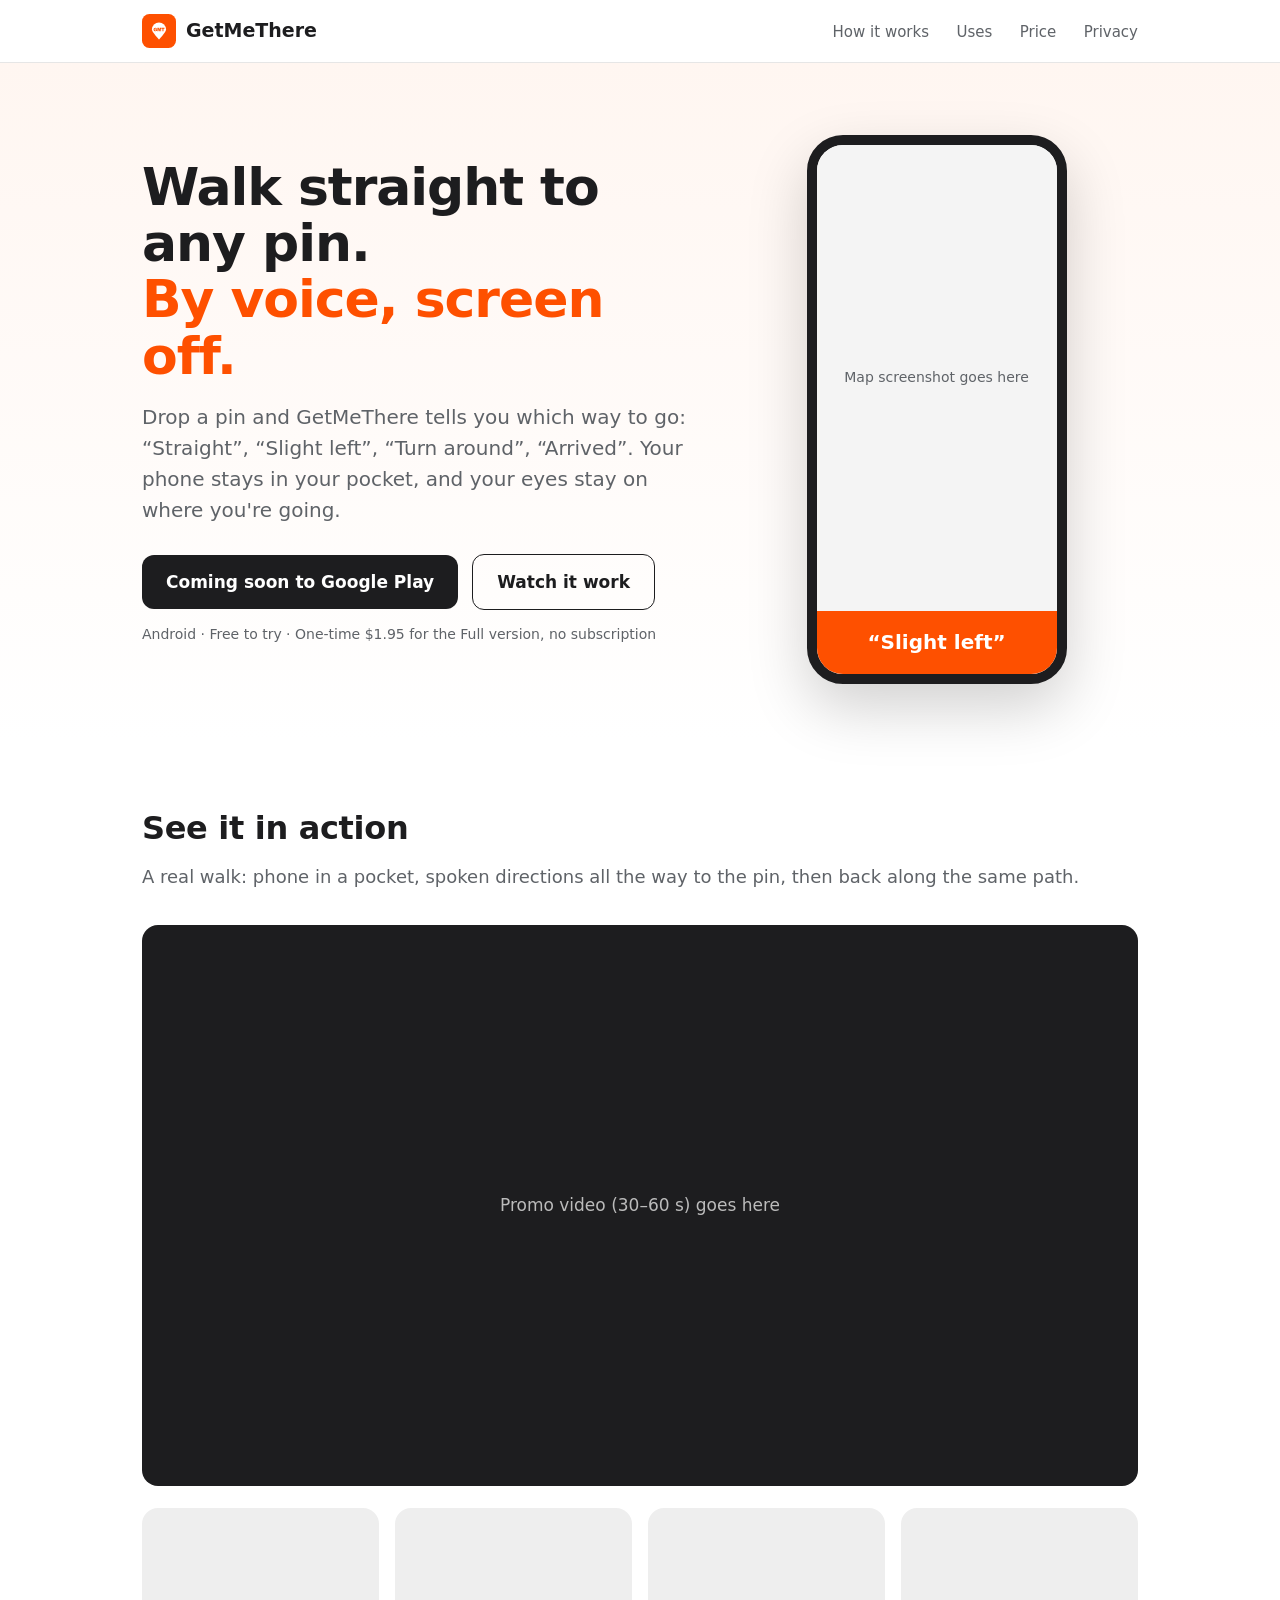
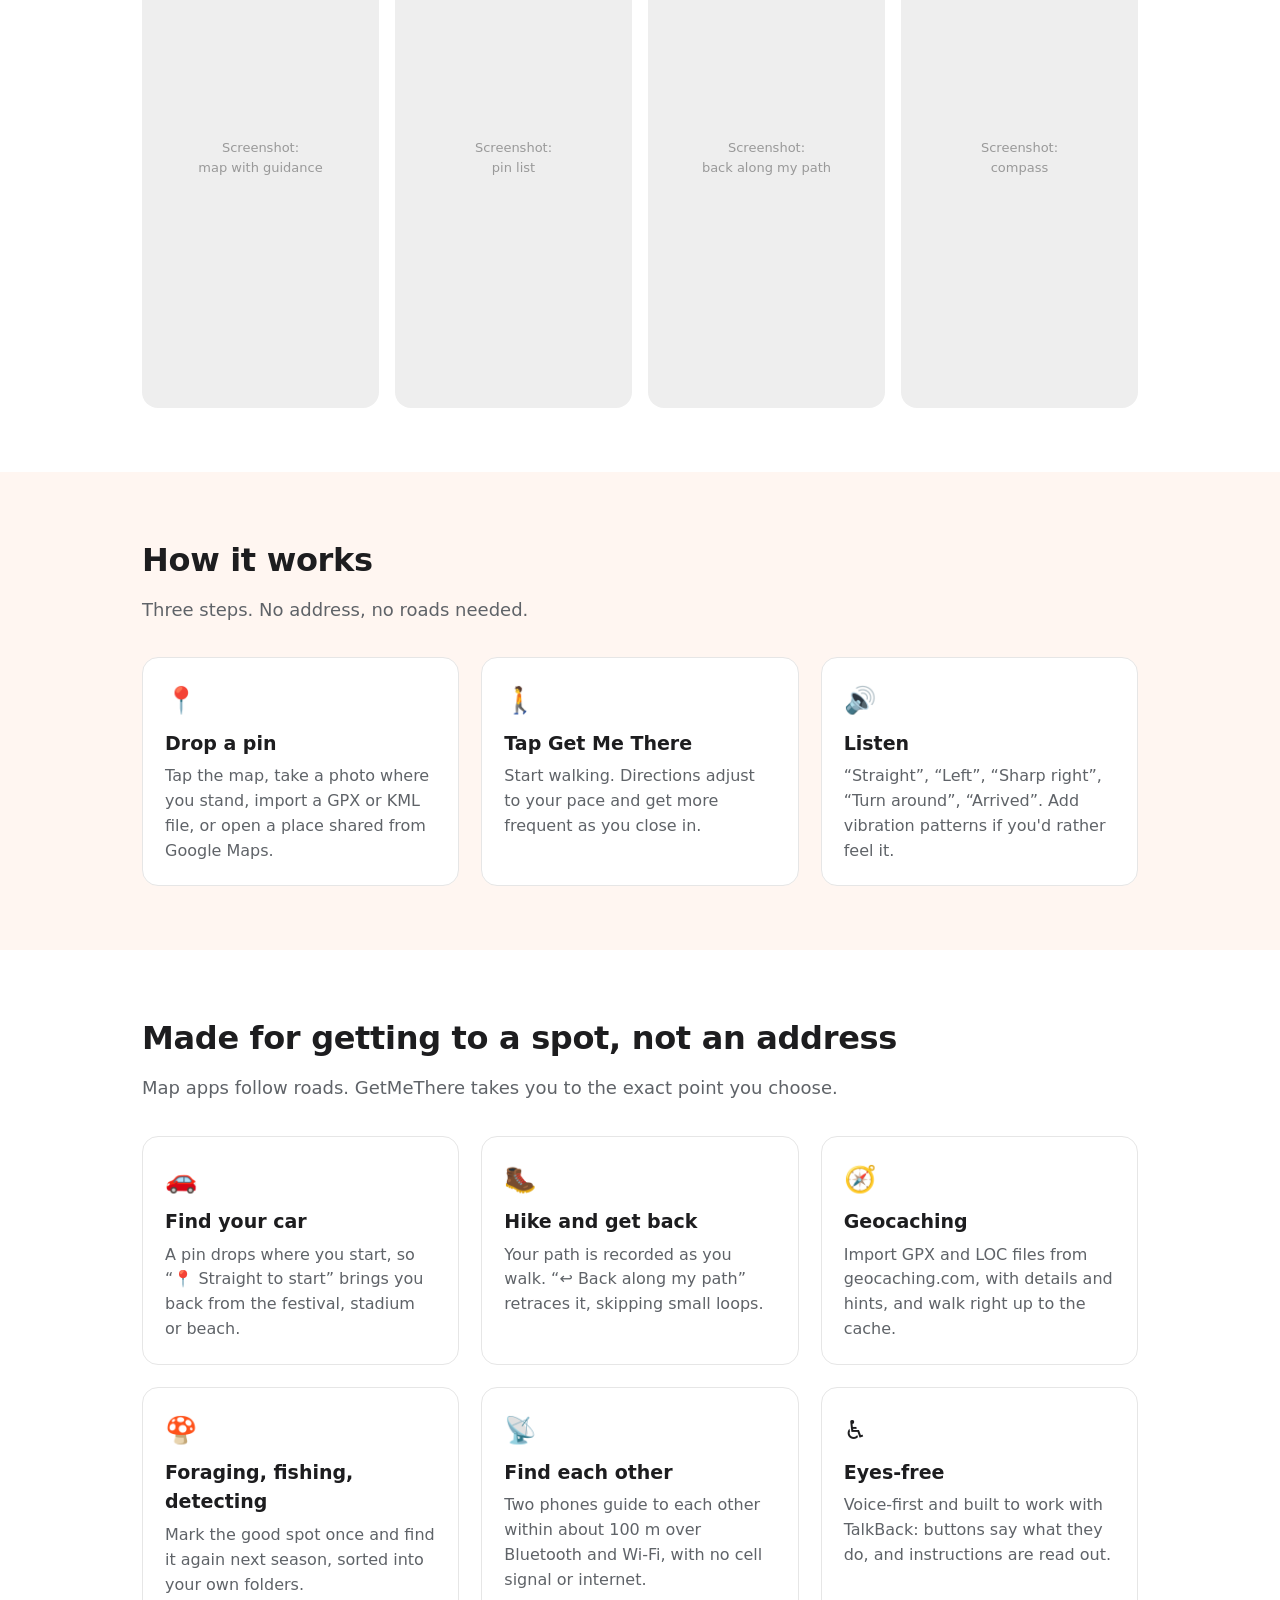
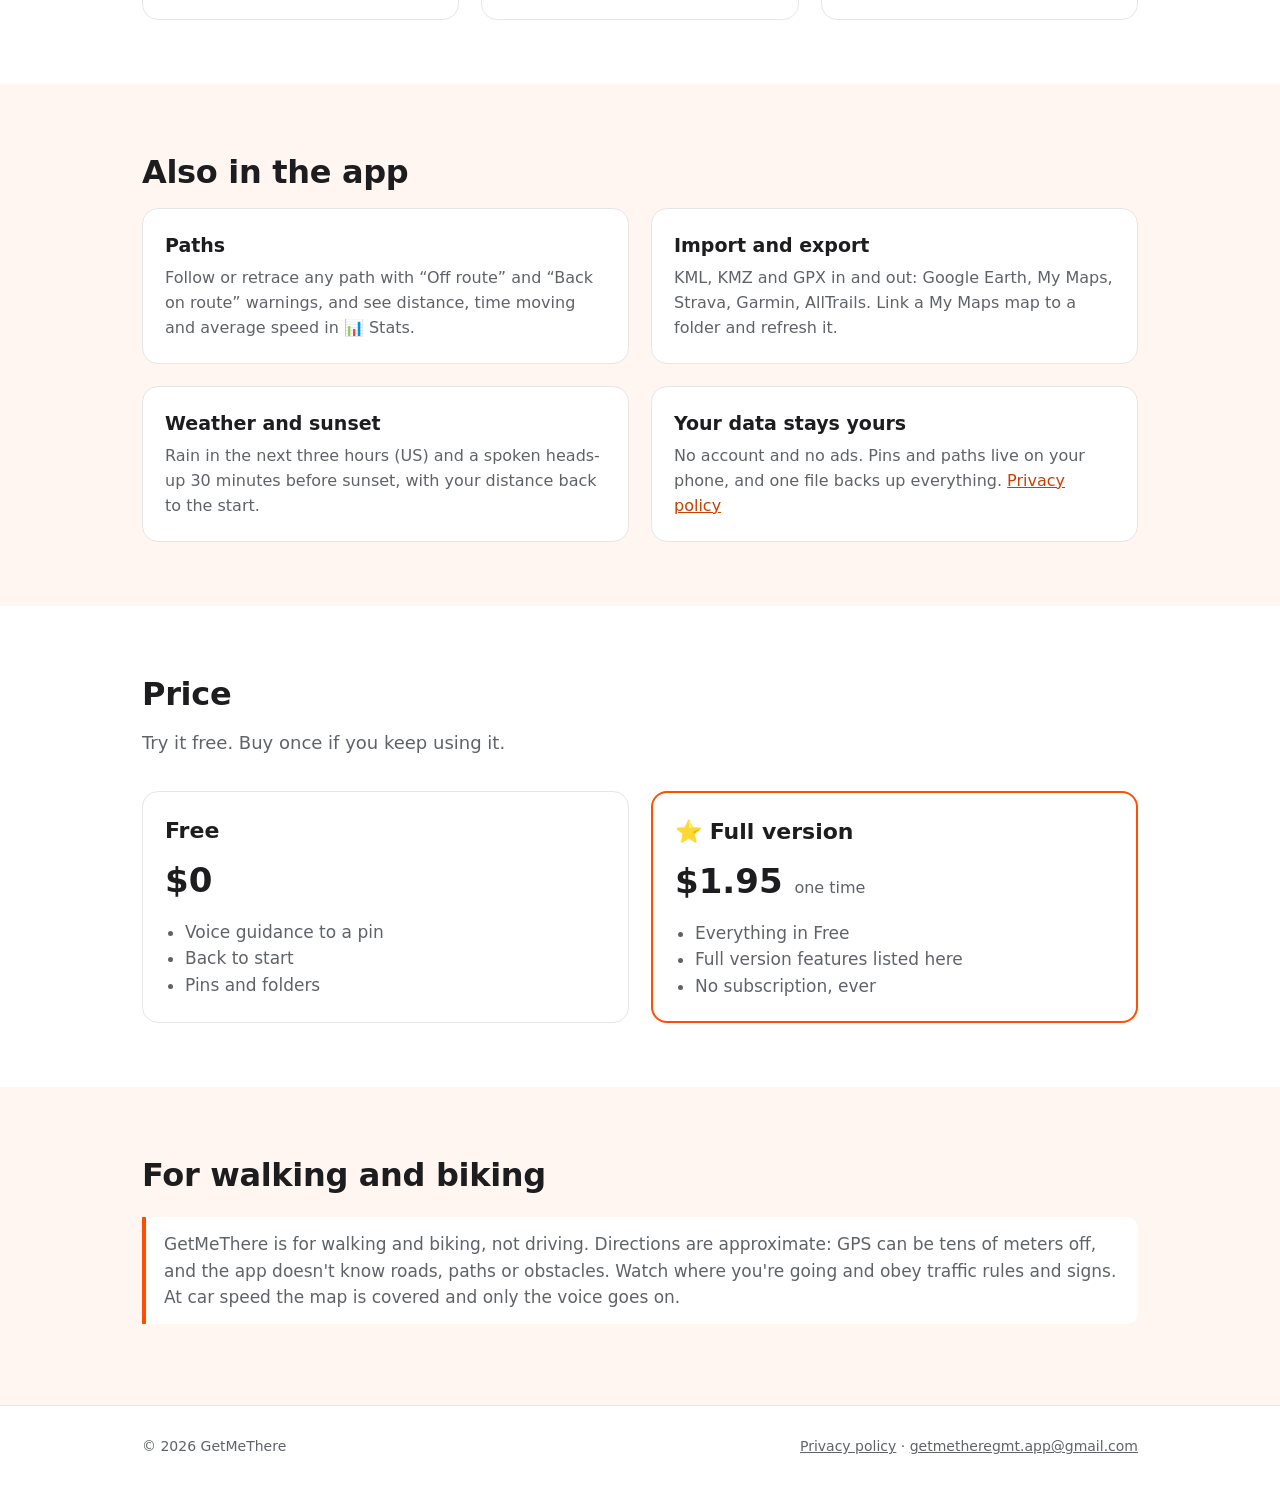
==== index.html @ 72bd4d51 "Add GetMeThere website and privacy policy Co-Authored-By: Claude Opus 5.5 <noreply@anthropic.com> Cl" ====
<!DOCTYPE html>
<html lang="en">
<head>
  <meta charset="utf-8">
  <meta name="viewport" content="width=device-width, initial-scale=1">
  <title>GetMeThere – walk straight to any pin, by voice</title>
  <meta name="description" content="GetMeThere guides you on foot to any pin with spoken directions, even with your phone in your pocket. Find your car, your campsite, a geocache or a friend. Android.">
  <meta property="og:title" content="GetMeThere – walk straight to any pin, by voice">
  <meta property="og:description" content="Spoken directions to any spot, with the screen off. Find your car, a trailhead, a geocache or each other.">
  <meta property="og:image" content="icon.svg">
  <link rel="icon" href="icon.svg" type="image/svg+xml">
  <link rel="stylesheet" href="style.css">
</head>
<body>

<header class="top">
  <div class="wrap">
    <a class="brand" href="#"><img src="icon.svg" alt="">GetMeThere</a>
    <nav>
      <a href="#how" class="hide-sm">How it works</a>
      <a href="#uses" class="hide-sm">Uses</a>
      <a href="#price">Price</a>
      <a href="privacy.html">Privacy</a>
    </nav>
  </div>
</header>

<!-- HERO -->
<section class="hero">
  <div class="wrap">
    <div>
      <h1>Walk straight to any pin.<br><span>By voice, screen off.</span></h1>
      <p class="lead">Drop a pin and GetMeThere tells you which way to go: “Straight”, “Slight left”, “Turn around”, “Arrived”. Your phone stays in your pocket, and your eyes stay on where you're going.</p>
      <div class="cta">
        <!-- TODO: replace href with the Play Store link, and swap the button for Google's official
             "Get it on Google Play" badge (play.google.com/intl/en_us/badges) once the app is live -->
        <a class="btn" href="#" aria-disabled="true">Coming soon to Google Play</a>
        <a class="btn alt" href="#video">Watch it work</a>
      </div>
      <p class="note">Android · Free to try · One-time $1.95 for the Full version, no subscription</p>
    </div>
    <div aria-hidden="true">
      <div class="phone">
        <div class="screen">Map screenshot goes here</div>
        <div class="say">“Slight left”</div>
      </div>
    </div>
  </div>
</section>

<!-- VIDEO + SCREENSHOTS -->
<section id="video">
  <div class="wrap">
    <h2>See it in action</h2>
    <p class="sub">A real walk: phone in a pocket, spoken directions all the way to the pin, then back along the same path.</p>
    <div class="video">
      <!-- TODO: replace this div's contents with the YouTube embed, e.g.
           <iframe src="https://www.youtube.com/embed/VIDEO_ID" title="GetMeThere demo" allowfullscreen></iframe> -->
      Promo video (30–60 s) goes here
    </div>
    <div class="shots">
      <!-- TODO: put screenshots in an images/ folder and use <img src="images/map.png" alt="..."> -->
      <div class="shot">Screenshot:<br>map with guidance</div>
      <div class="shot">Screenshot:<br>pin list</div>
      <div class="shot">Screenshot:<br>back along my path</div>
      <div class="shot">Screenshot:<br>compass</div>
    </div>
  </div>
</section>

<!-- HOW IT WORKS -->
<section id="how" class="alt">
  <div class="wrap">
    <h2>How it works</h2>
    <p class="sub">Three steps. No address, no roads needed.</p>
    <div class="grid3">
      <div class="card"><span class="emoji">📍</span><h3>Drop a pin</h3><p>Tap the map, take a photo where you stand, import a GPX or KML file, or open a place shared from Google Maps.</p></div>
      <div class="card"><span class="emoji">🚶</span><h3>Tap Get Me There</h3><p>Start walking. Directions adjust to your pace and get more frequent as you close in.</p></div>
      <div class="card"><span class="emoji">🔊</span><h3>Listen</h3><p>“Straight”, “Left”, “Sharp right”, “Turn around”, “Arrived”. Add vibration patterns if you'd rather feel it.</p></div>
    </div>
  </div>
</section>

<!-- USES -->
<section id="uses">
  <div class="wrap">
    <h2>Made for getting to a spot, not an address</h2>
    <p class="sub">Map apps follow roads. GetMeThere takes you to the exact point you choose.</p>
    <div class="grid3">
      <div class="card"><span class="emoji">🚗</span><h3>Find your car</h3><p>A pin drops where you start, so “📍 Straight to start” brings you back from the festival, stadium or beach.</p></div>
      <div class="card"><span class="emoji">🥾</span><h3>Hike and get back</h3><p>Your path is recorded as you walk. “↩️ Back along my path” retraces it, skipping small loops.</p></div>
      <div class="card"><span class="emoji">🧭</span><h3>Geocaching</h3><p>Import GPX and LOC files from geocaching.com, with details and hints, and walk right up to the cache.</p></div>
      <div class="card"><span class="emoji">🍄</span><h3>Foraging, fishing, detecting</h3><p>Mark the good spot once and find it again next season, sorted into your own folders.</p></div>
      <div class="card"><span class="emoji">📡</span><h3>Find each other</h3><p>Two phones guide to each other within about 100 m over Bluetooth and Wi-Fi, with no cell signal or internet.</p></div>
      <div class="card"><span class="emoji">♿</span><h3>Eyes-free</h3><p>Voice-first and built to work with TalkBack: buttons say what they do, and instructions are read out.</p></div>
    </div>
  </div>
</section>

<!-- FEATURES -->
<section class="alt">
  <div class="wrap">
    <h2>Also in the app</h2>
    <div class="grid2">
      <div class="card"><h3>Paths</h3><p>Follow or retrace any path with “Off route” and “Back on route” warnings, and see distance, time moving and average speed in 📊 Stats.</p></div>
      <div class="card"><h3>Import and export</h3><p>KML, KMZ and GPX in and out: Google Earth, My Maps, Strava, Garmin, AllTrails. Link a My Maps map to a folder and refresh it.</p></div>
      <div class="card"><h3>Weather and sunset</h3><p>Rain in the next three hours (US) and a spoken heads-up 30 minutes before sunset, with your distance back to the start.</p></div>
      <div class="card"><h3>Your data stays yours</h3><p>No account and no ads. Pins and paths live on your phone, and one file backs up everything. <a href="privacy.html">Privacy policy</a></p></div>
    </div>
  </div>
</section>

<!-- PRICE -->
<section id="price">
  <div class="wrap">
    <h2>Price</h2>
    <p class="sub">Try it free. Buy once if you keep using it.</p>
    <div class="price">
      <div class="card">
        <h3>Free</h3>
        <div class="amount">$0</div>
        <!-- TODO: list exactly what the free version includes once the free/paid split is final -->
        <ul>
          <li>Voice guidance to a pin</li>
          <li>Back to start</li>
          <li>Pins and folders</li>
        </ul>
      </div>
      <div class="card full">
        <h3>⭐ Full version</h3>
        <div class="amount">$1.95 <small style="font-size:16px;font-weight:500;color:var(--muted)">one time</small></div>
        <!-- TODO: list the Full version extras -->
        <ul>
          <li>Everything in Free</li>
          <li>Full version features listed here</li>
          <li>No subscription, ever</li>
        </ul>
      </div>
    </div>
  </div>
</section>

<!-- SAFETY -->
<section class="alt">
  <div class="wrap">
    <h2>For walking and biking</h2>
    <p class="safety">GetMeThere is for walking and biking, not driving. Directions are approximate: GPS can be tens of meters off, and the app doesn't know roads, paths or obstacles. Watch where you're going and obey traffic rules and signs. At car speed the map is covered and only the voice goes on.</p>
  </div>
</section>

<footer>
  <div class="wrap">
    <span>© 2026 GetMeThere</span>
    <span><a href="privacy.html">Privacy policy</a> · <a href="mailto:getmetheregmt.app@gmail.com">getmetheregmt.app@gmail.com</a></span>
  </div>
</footer>

</body>
</html>
---- style.css ----
:root {
  --orange: #FE5000;
  --orange-dark: #C93F00;
  --ink: #1d1d1f;
  --muted: #5f6368;
  --line: #e6e6e6;
  --bg-soft: #fff6f1;
  --max: 1040px;
}
* { box-sizing: border-box; }
html { scroll-behavior: smooth; }
body {
  margin: 0;
  font-family: system-ui, -apple-system, "Segoe UI", Roboto, sans-serif;
  color: var(--ink);
  line-height: 1.55;
  font-size: 17px;
  background: #fff;
}
a { color: var(--orange-dark); }
img, svg, video { max-width: 100%; }
.wrap { max-width: var(--max); margin: 0 auto; padding: 0 22px; }

/* Header */
header.top {
  border-bottom: 1px solid var(--line);
  background: #fff;
  position: sticky; top: 0; z-index: 10;
}
header.top .wrap { display: flex; align-items: center; justify-content: space-between; height: 62px; }
.brand { display: flex; align-items: center; gap: 10px; font-weight: 700; font-size: 19px; color: var(--ink); text-decoration: none; }
.brand img { width: 34px; height: 34px; }
nav a { margin-left: 22px; color: var(--muted); text-decoration: none; font-size: 15px; }
nav a:hover { color: var(--ink); }

/* Hero */
.hero { padding: 72px 0 56px; background: linear-gradient(180deg, var(--bg-soft), #fff); }
.hero .wrap { display: grid; grid-template-columns: 1.15fr 0.85fr; gap: 48px; align-items: center; }
.hero h1 { font-size: clamp(34px, 5vw, 52px); line-height: 1.08; margin: 0 0 18px; letter-spacing: -0.02em; }
.hero h1 span { color: var(--orange); }
.hero p.lead { font-size: 20px; color: var(--muted); margin: 0 0 28px; max-width: 34em; }
.cta { display: flex; flex-wrap: wrap; gap: 14px; align-items: center; }
.btn {
  display: inline-block; padding: 14px 24px; border-radius: 12px;
  background: var(--ink); color: #fff; text-decoration: none; font-weight: 600;
}
.btn:hover { background: #000; }
.btn.alt { background: transparent; color: var(--ink); border: 1.5px solid var(--ink); }
.note { font-size: 14px; color: var(--muted); margin-top: 14px; }

/* Phone mock */
.phone {
  width: 260px; aspect-ratio: 9 / 19; margin: 0 auto;
  border-radius: 36px; border: 10px solid var(--ink); background: #fff;
  display: flex; flex-direction: column; overflow: hidden;
  box-shadow: 0 24px 60px rgba(0,0,0,.18);
}
.phone .screen { flex: 1; display: flex; align-items: center; justify-content: center; text-align: center;
  color: var(--muted); font-size: 14px; padding: 20px; background: #f4f4f4; }
.phone .say { background: var(--orange); color: #fff; padding: 16px; font-weight: 700; font-size: 20px; text-align: center; }

/* Sections */
section { padding: 64px 0; }
section.alt { background: var(--bg-soft); }
h2 { font-size: 32px; margin: 0 0 10px; letter-spacing: -0.01em; }
.sub { color: var(--muted); margin: 0 0 34px; font-size: 18px; }

.grid3 { display: grid; grid-template-columns: repeat(3, 1fr); gap: 22px; }
.grid2 { display: grid; grid-template-columns: repeat(2, 1fr); gap: 22px; }
.card { background: #fff; border: 1px solid var(--line); border-radius: 16px; padding: 22px; }
.card h3 { margin: 0 0 6px; font-size: 19px; }
.card p { margin: 0; color: var(--muted); font-size: 16px; }
.emoji { font-size: 26px; display: block; margin-bottom: 8px; }

.video {
  aspect-ratio: 16 / 9; border-radius: 16px; background: var(--ink); color: #bbb;
  display: flex; align-items: center; justify-content: center; text-align: center; padding: 20px;
}
.video iframe { width: 100%; height: 100%; border: 0; border-radius: 16px; }
.shots { display: grid; grid-template-columns: repeat(4, 1fr); gap: 16px; margin-top: 22px; }
.shot { aspect-ratio: 9 / 19; border-radius: 16px; background: #eee; display: flex; align-items: center;
  justify-content: center; color: #999; font-size: 13px; text-align: center; overflow: hidden; }
.shot img { width: 100%; height: 100%; object-fit: cover; }

.price { display: grid; grid-template-columns: 1fr 1fr; gap: 22px; }
.price .card h3 { font-size: 22px; }
.price .amount { font-size: 34px; font-weight: 800; margin: 6px 0 12px; }
.price ul { margin: 0; padding-left: 20px; color: var(--muted); }
.price .card.full { border: 2px solid var(--orange); }

.safety { border-left: 4px solid var(--orange); padding: 14px 18px; background: #fff; border-radius: 0 12px 12px 0; color: var(--muted); }

/* Text pages (privacy) */
.doc { max-width: 760px; margin: 0 auto; padding: 48px 22px 72px; }
.doc h1 { font-size: 38px; margin-bottom: 4px; }
.doc h2 { font-size: 23px; margin-top: 36px; }
.doc .date { color: var(--muted); margin-top: 0; }
.doc table { border-collapse: collapse; width: 100%; font-size: 15px; }
.doc th, .doc td { border: 1px solid var(--line); padding: 10px; text-align: left; vertical-align: top; }
.doc th { background: var(--bg-soft); }

footer { border-top: 1px solid var(--line); padding: 30px 0; color: var(--muted); font-size: 14px; }
footer .wrap { display: flex; justify-content: space-between; flex-wrap: wrap; gap: 12px; }
footer a { color: var(--muted); }

@media (max-width: 820px) {
  .hero .wrap, .grid3, .grid2, .price { grid-template-columns: 1fr; }
  .shots { grid-template-columns: repeat(2, 1fr); }
  nav a.hide-sm { display: none; }
  .hero { padding-top: 44px; }
}
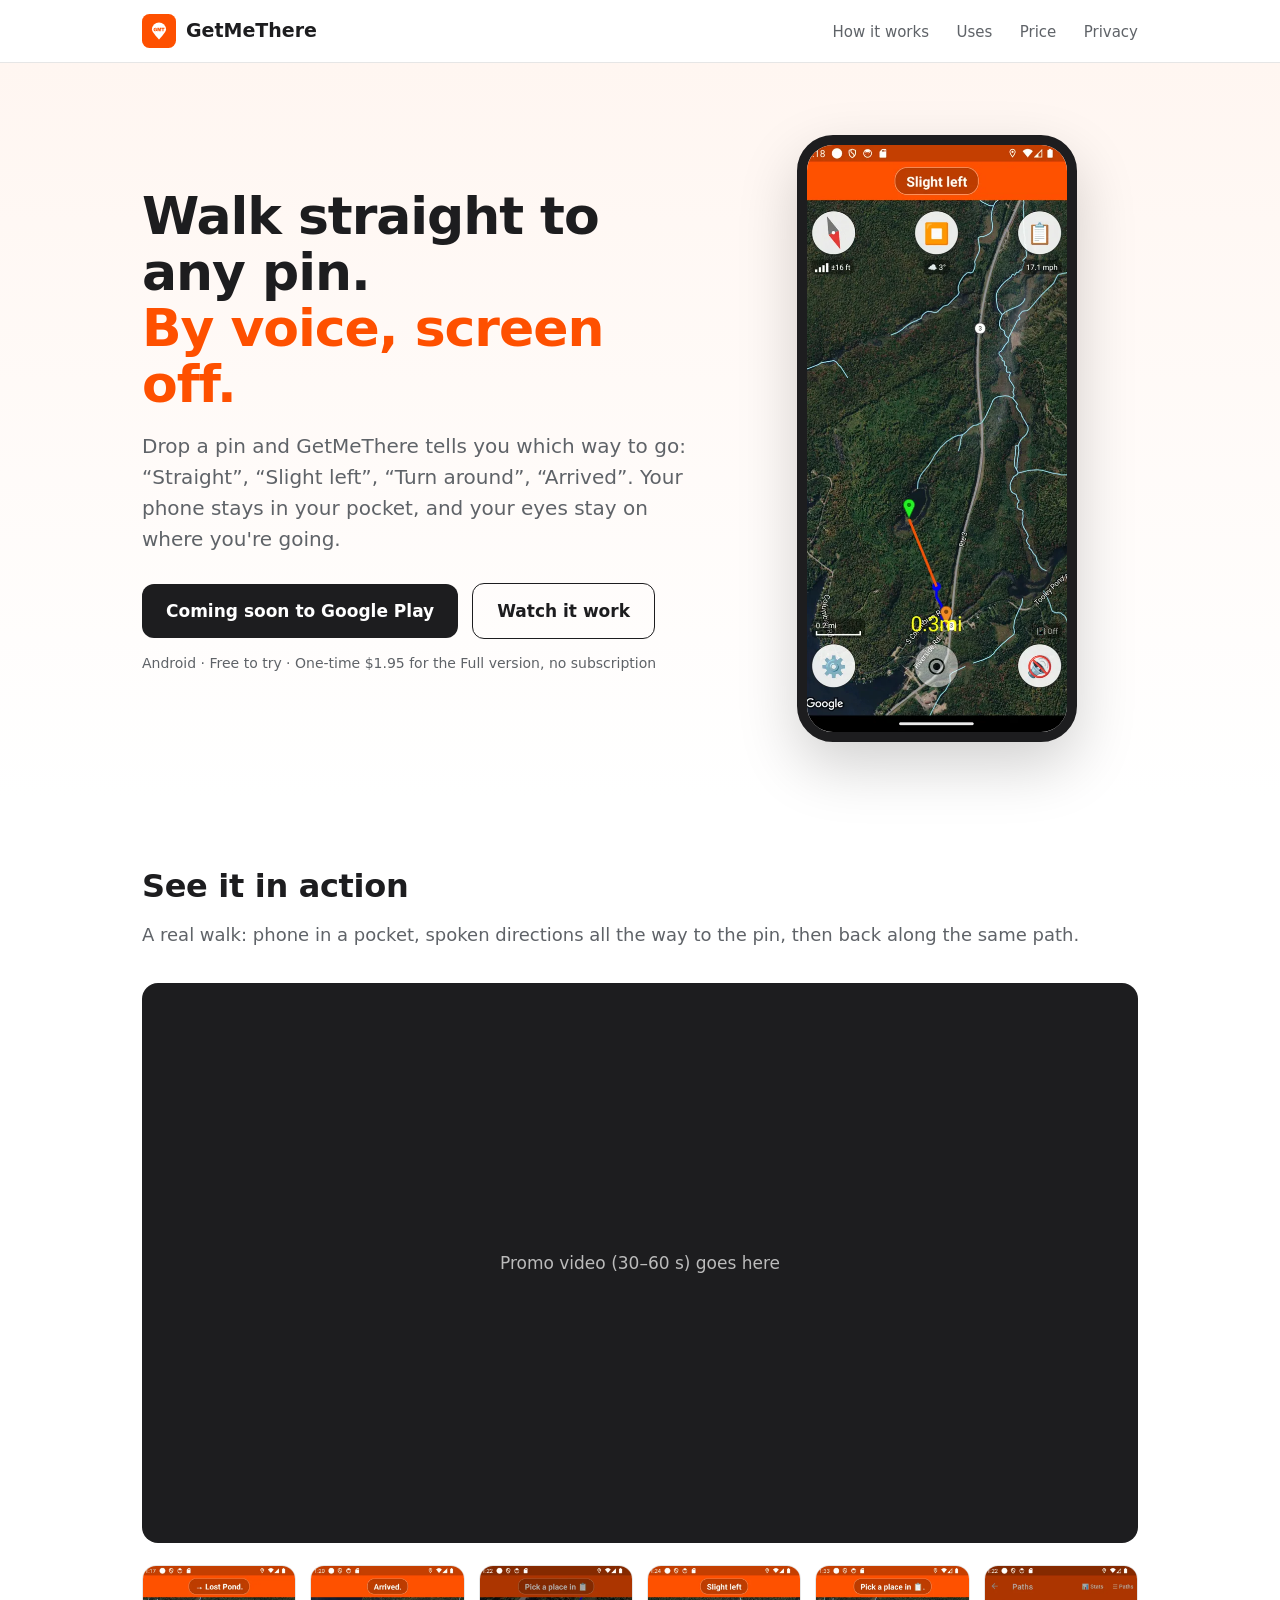
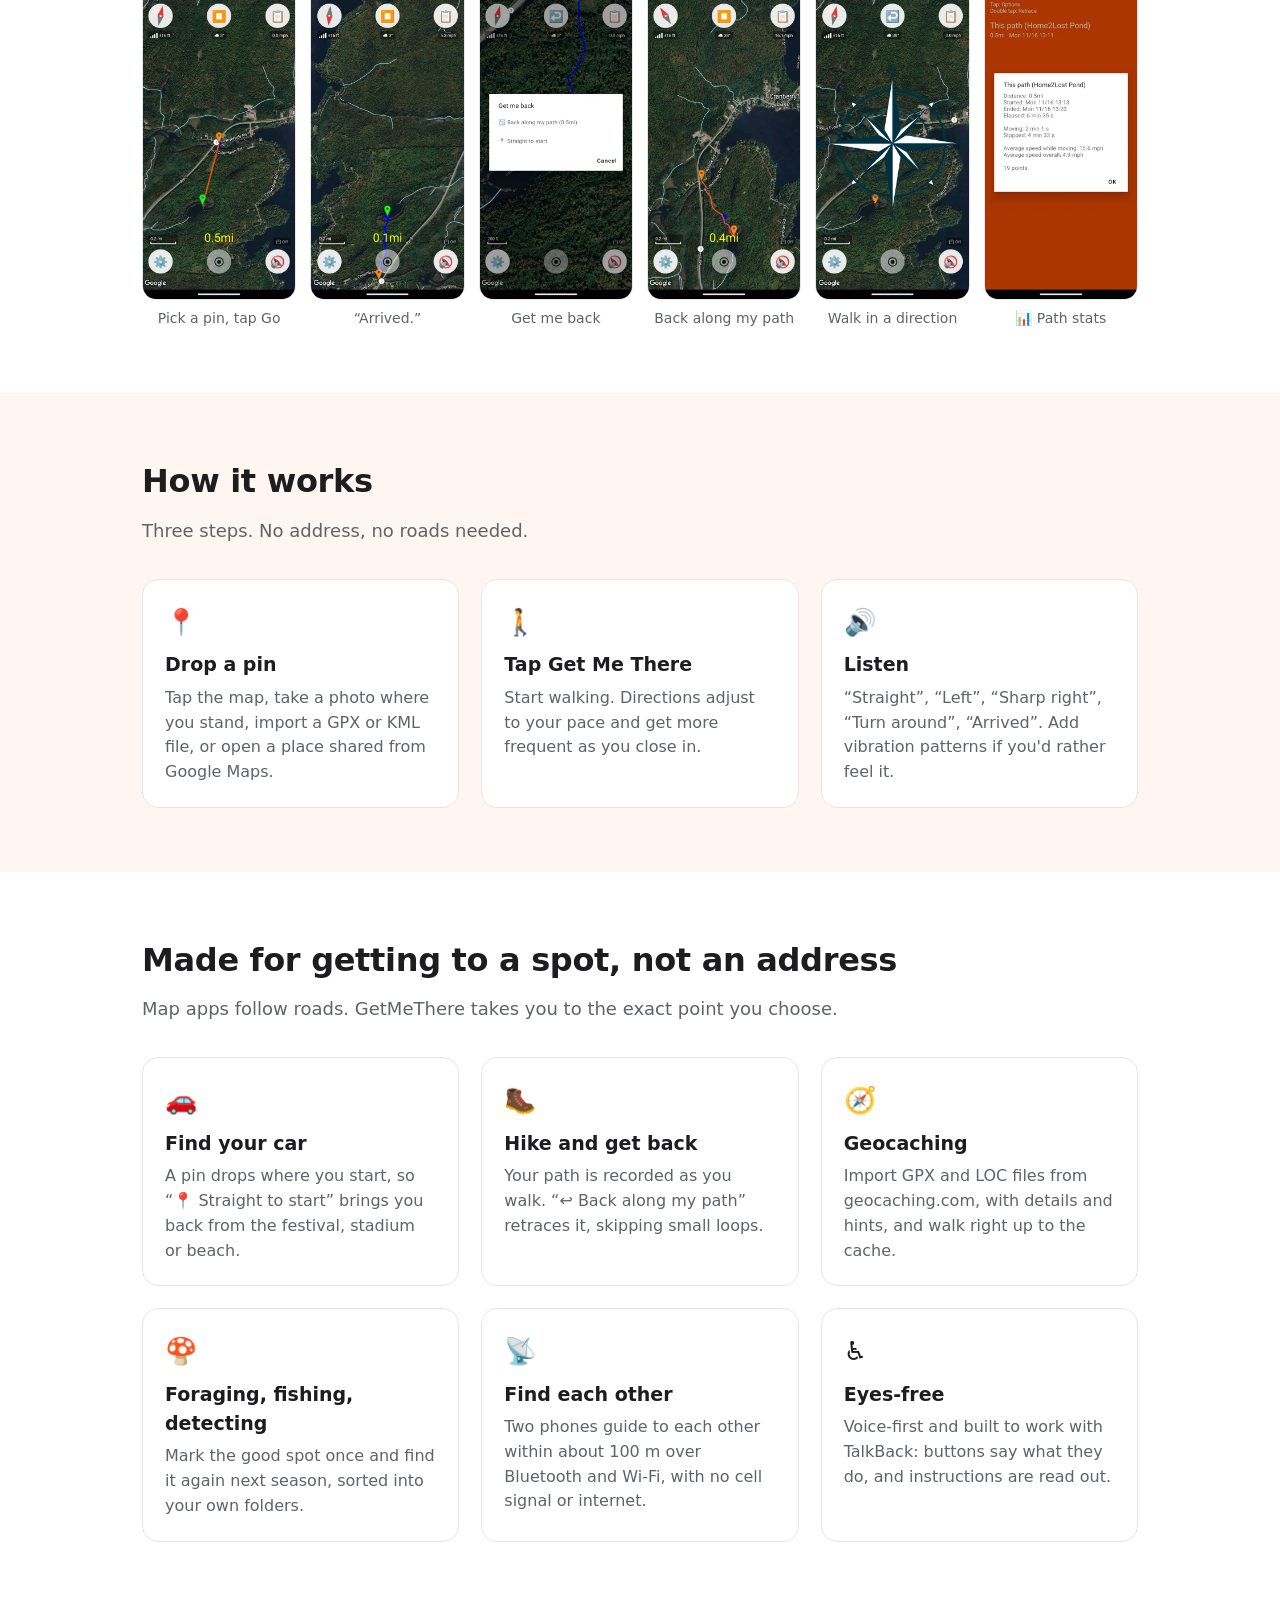
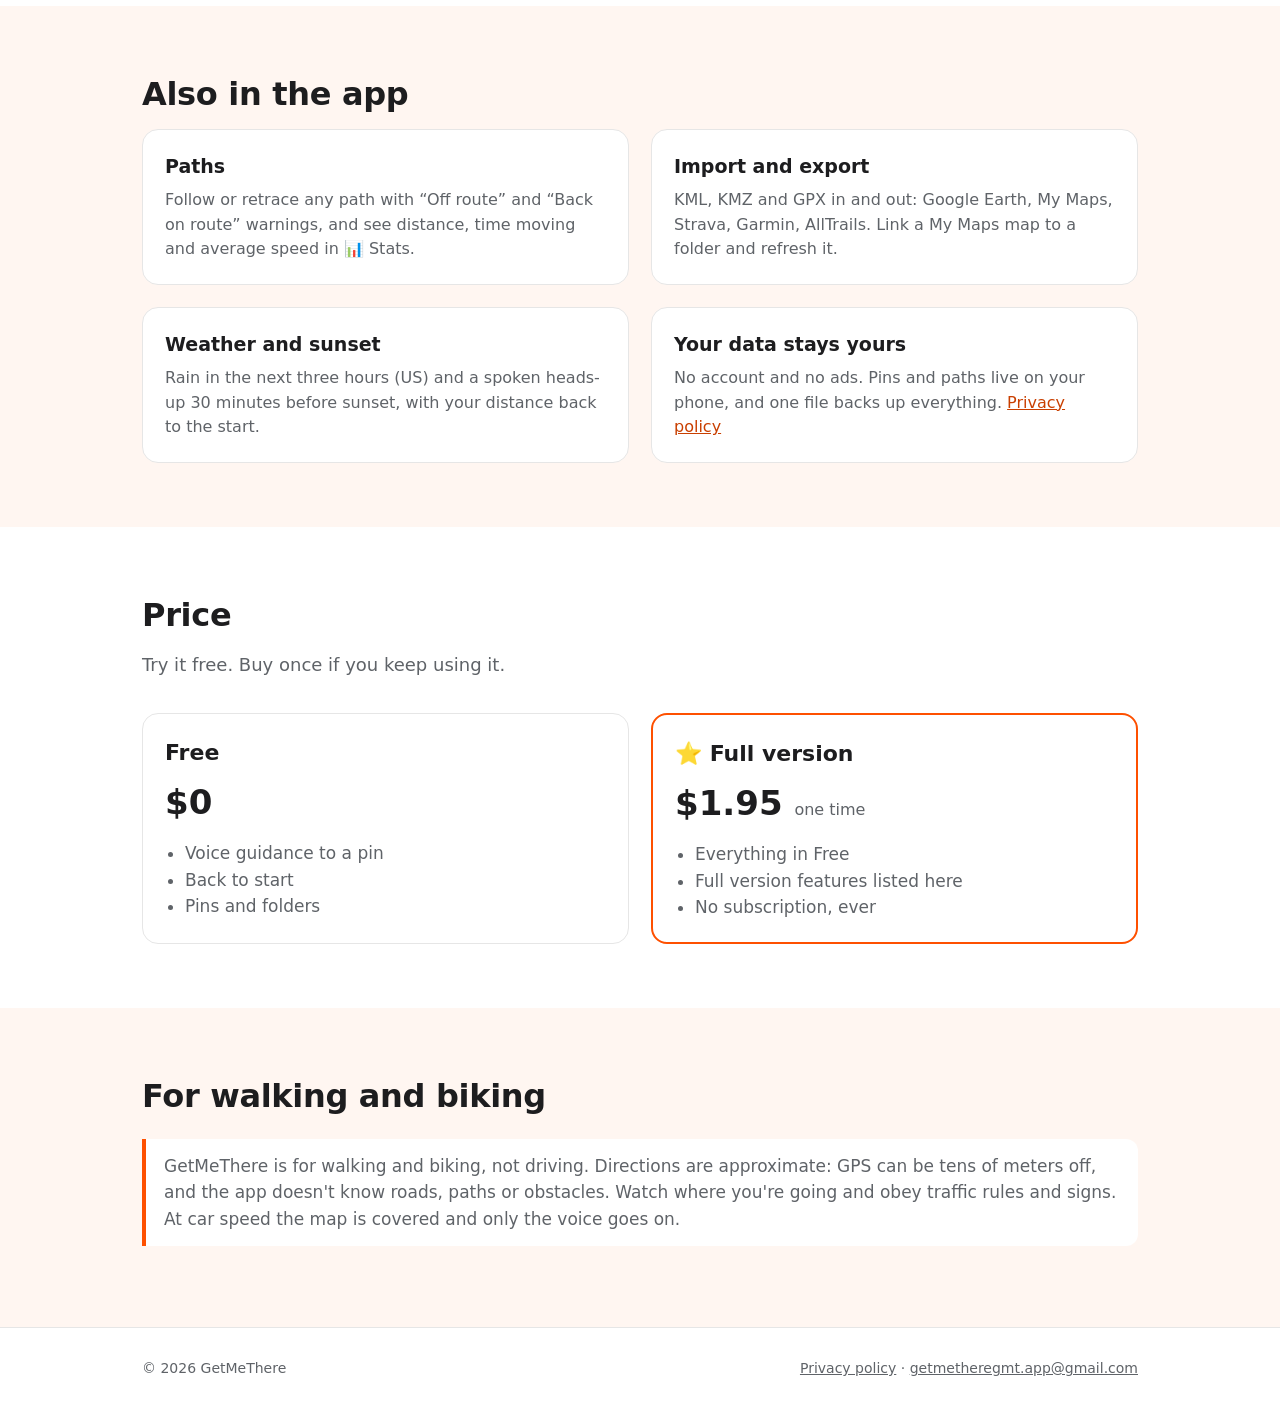
==== commit 690a91ec: "Add app screenshots to the home page Co-Authored-By: Claude Opus 5.5 <noreply@anthropic.com> Claude-" ====
--- a/index.html
+++ b/index.html
@@ -7,7 +7,7 @@
   <meta name="description" content="GetMeThere guides you on foot to any pin with spoken directions, even with your phone in your pocket. Find your car, your campsite, a geocache or a friend. Android.">
   <meta property="og:title" content="GetMeThere – walk straight to any pin, by voice">
   <meta property="og:description" content="Spoken directions to any spot, with the screen off. Find your car, a trailhead, a geocache or each other.">
-  <meta property="og:image" content="icon.svg">
+  <meta property="og:image" content="images/hero-slight-left.webp">
   <link rel="icon" href="icon.svg" type="image/svg+xml">
   <link rel="stylesheet" href="style.css">
 </head>
@@ -41,8 +41,7 @@
     </div>
     <div aria-hidden="true">
       <div class="phone">
-        <div class="screen">Map screenshot goes here</div>
-        <div class="say">“Slight left”</div>
+        <img class="screen-img" src="images/hero-slight-left.webp" alt="">
       </div>
     </div>
   </div>
@@ -59,11 +58,12 @@
       Promo video (30–60 s) goes here
     </div>
     <div class="shots">
-      <!-- TODO: put screenshots in an images/ folder and use <img src="images/map.png" alt="..."> -->
-      <div class="shot">Screenshot:<br>map with guidance</div>
-      <div class="shot">Screenshot:<br>pin list</div>
-      <div class="shot">Screenshot:<br>back along my path</div>
-      <div class="shot">Screenshot:<br>compass</div>
+      <figure class="shot"><img src="images/go-to-pin.webp" alt="Map with an orange line from you to the Lost Pond pin, 0.5 miles away" loading="lazy"><figcaption>Pick a pin, tap Go</figcaption></figure>
+      <figure class="shot"><img src="images/arrived.webp" alt="Map showing Arrived at the pin, with the blue trail of the walk" loading="lazy"><figcaption>“Arrived.”</figcaption></figure>
+      <figure class="shot"><img src="images/get-me-back.webp" alt="Get me back menu: Back along my path, or Straight to start" loading="lazy"><figcaption>Get me back</figcaption></figure>
+      <figure class="shot"><img src="images/retrace.webp" alt="Retracing the path back with Slight left spoken" loading="lazy"><figcaption>Back along my path</figcaption></figure>
+      <figure class="shot"><img src="images/compass-rose.webp" alt="Compass rose over the map to pick a direction" loading="lazy"><figcaption>Walk in a direction</figcaption></figure>
+      <figure class="shot"><img src="images/path-stats.webp" alt="Path stats: distance, time moving and stopped, average speeds" loading="lazy"><figcaption>📊 Path stats</figcaption></figure>
     </div>
   </div>
 </section>
--- a/style.css
+++ b/style.css
@@ -50,7 +50,7 @@
 
 /* Phone mock */
 .phone {
-  width: 260px; aspect-ratio: 9 / 19; margin: 0 auto;
+  width: 280px; aspect-ratio: 1080 / 2340; margin: 0 auto;
   border-radius: 36px; border: 10px solid var(--ink); background: #fff;
   display: flex; flex-direction: column; overflow: hidden;
   box-shadow: 0 24px 60px rgba(0,0,0,.18);
@@ -77,10 +77,12 @@
   display: flex; align-items: center; justify-content: center; text-align: center; padding: 20px;
 }
 .video iframe { width: 100%; height: 100%; border: 0; border-radius: 16px; }
-.shots { display: grid; grid-template-columns: repeat(4, 1fr); gap: 16px; margin-top: 22px; }
-.shot { aspect-ratio: 9 / 19; border-radius: 16px; background: #eee; display: flex; align-items: center;
-  justify-content: center; color: #999; font-size: 13px; text-align: center; overflow: hidden; }
-.shot img { width: 100%; height: 100%; object-fit: cover; }
+.shots { display: grid; grid-template-columns: repeat(6, 1fr); gap: 14px; margin-top: 22px; }
+.shot { margin: 0; text-align: center; }
+.shot img { width: 100%; aspect-ratio: 1080 / 2340; object-fit: cover; border-radius: 14px;
+  border: 1px solid var(--line); display: block; }
+.shot figcaption { font-size: 14px; color: var(--muted); margin-top: 8px; }
+.phone .screen-img { width: 100%; height: 100%; object-fit: cover; display: block; }
 
 .price { display: grid; grid-template-columns: 1fr 1fr; gap: 22px; }
 .price .card h3 { font-size: 22px; }
@@ -103,9 +105,11 @@
 footer .wrap { display: flex; justify-content: space-between; flex-wrap: wrap; gap: 12px; }
 footer a { color: var(--muted); }
 
+@media (max-width: 1000px) { .shots { grid-template-columns: repeat(3, 1fr); } }
 @media (max-width: 820px) {
   .hero .wrap, .grid3, .grid2, .price { grid-template-columns: 1fr; }
   .shots { grid-template-columns: repeat(2, 1fr); }
+  .phone { width: 240px; }
   nav a.hide-sm { display: none; }
   .hero { padding-top: 44px; }
 }
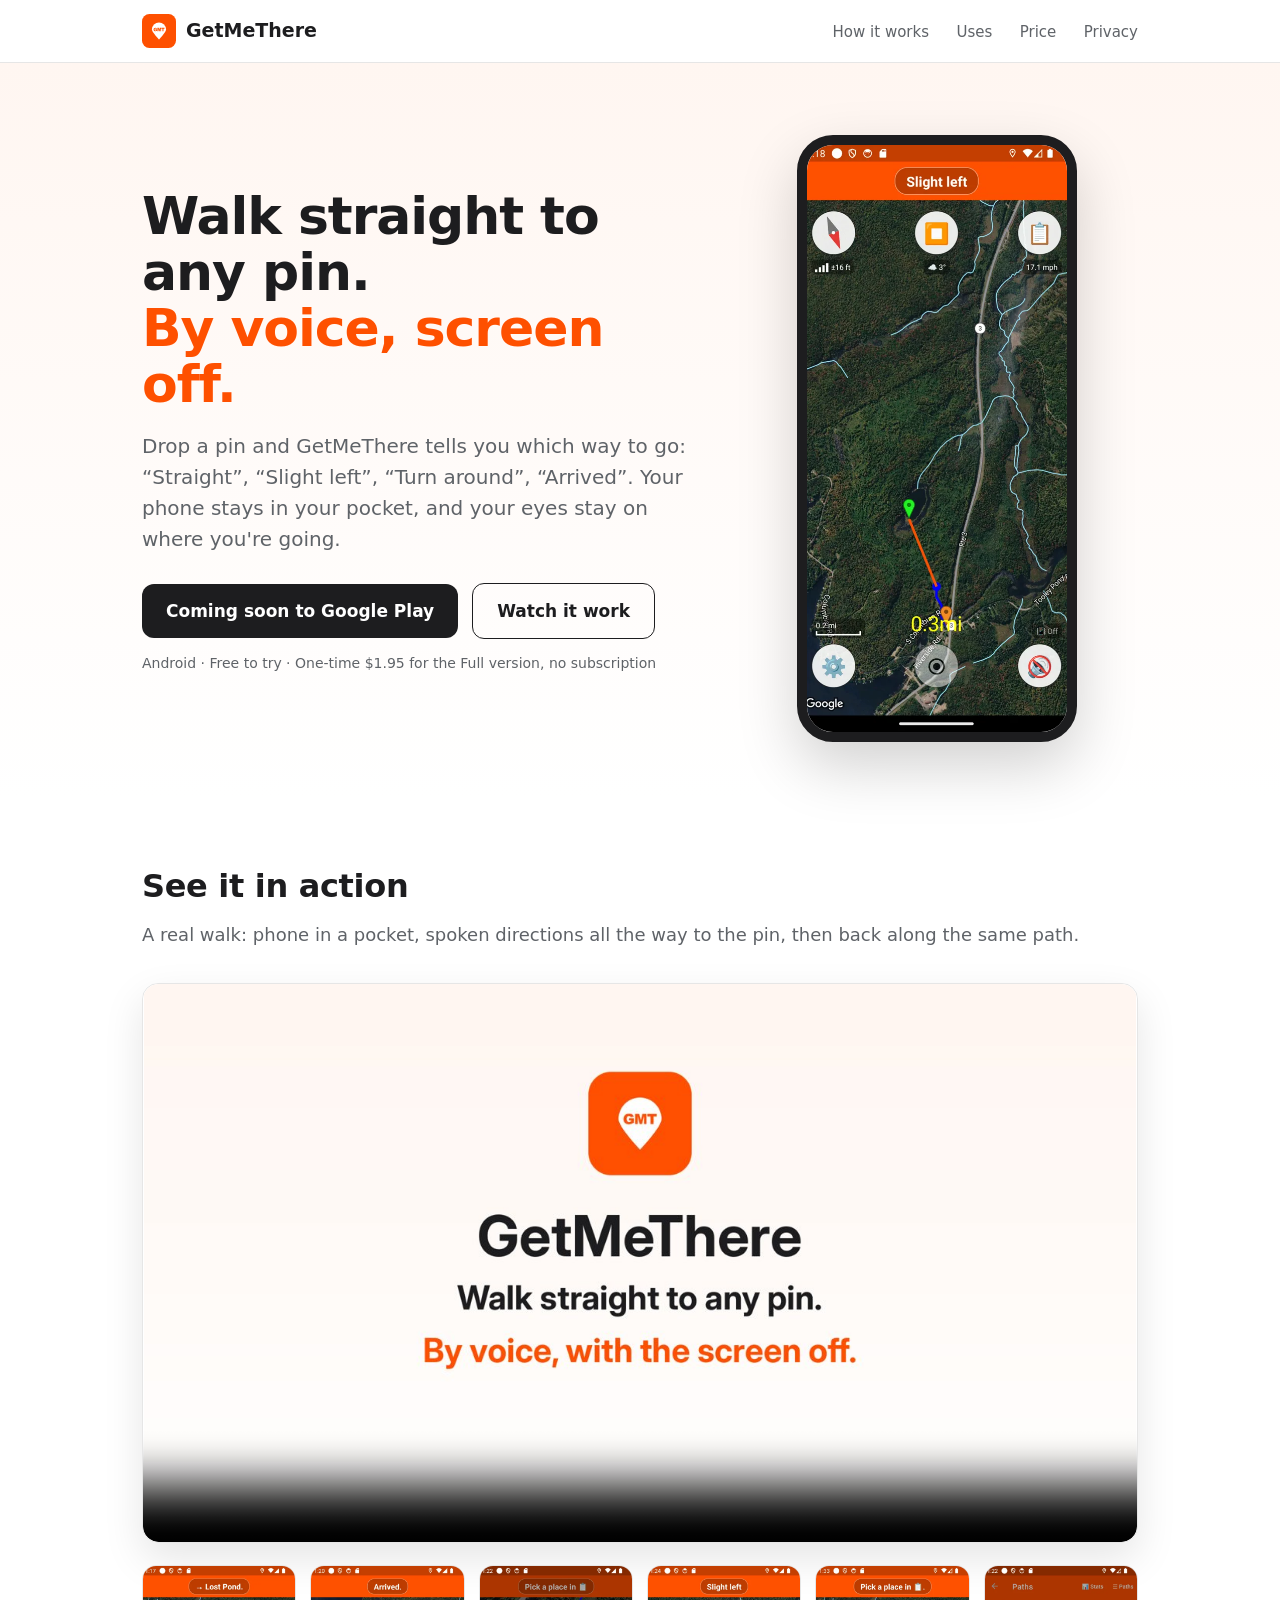
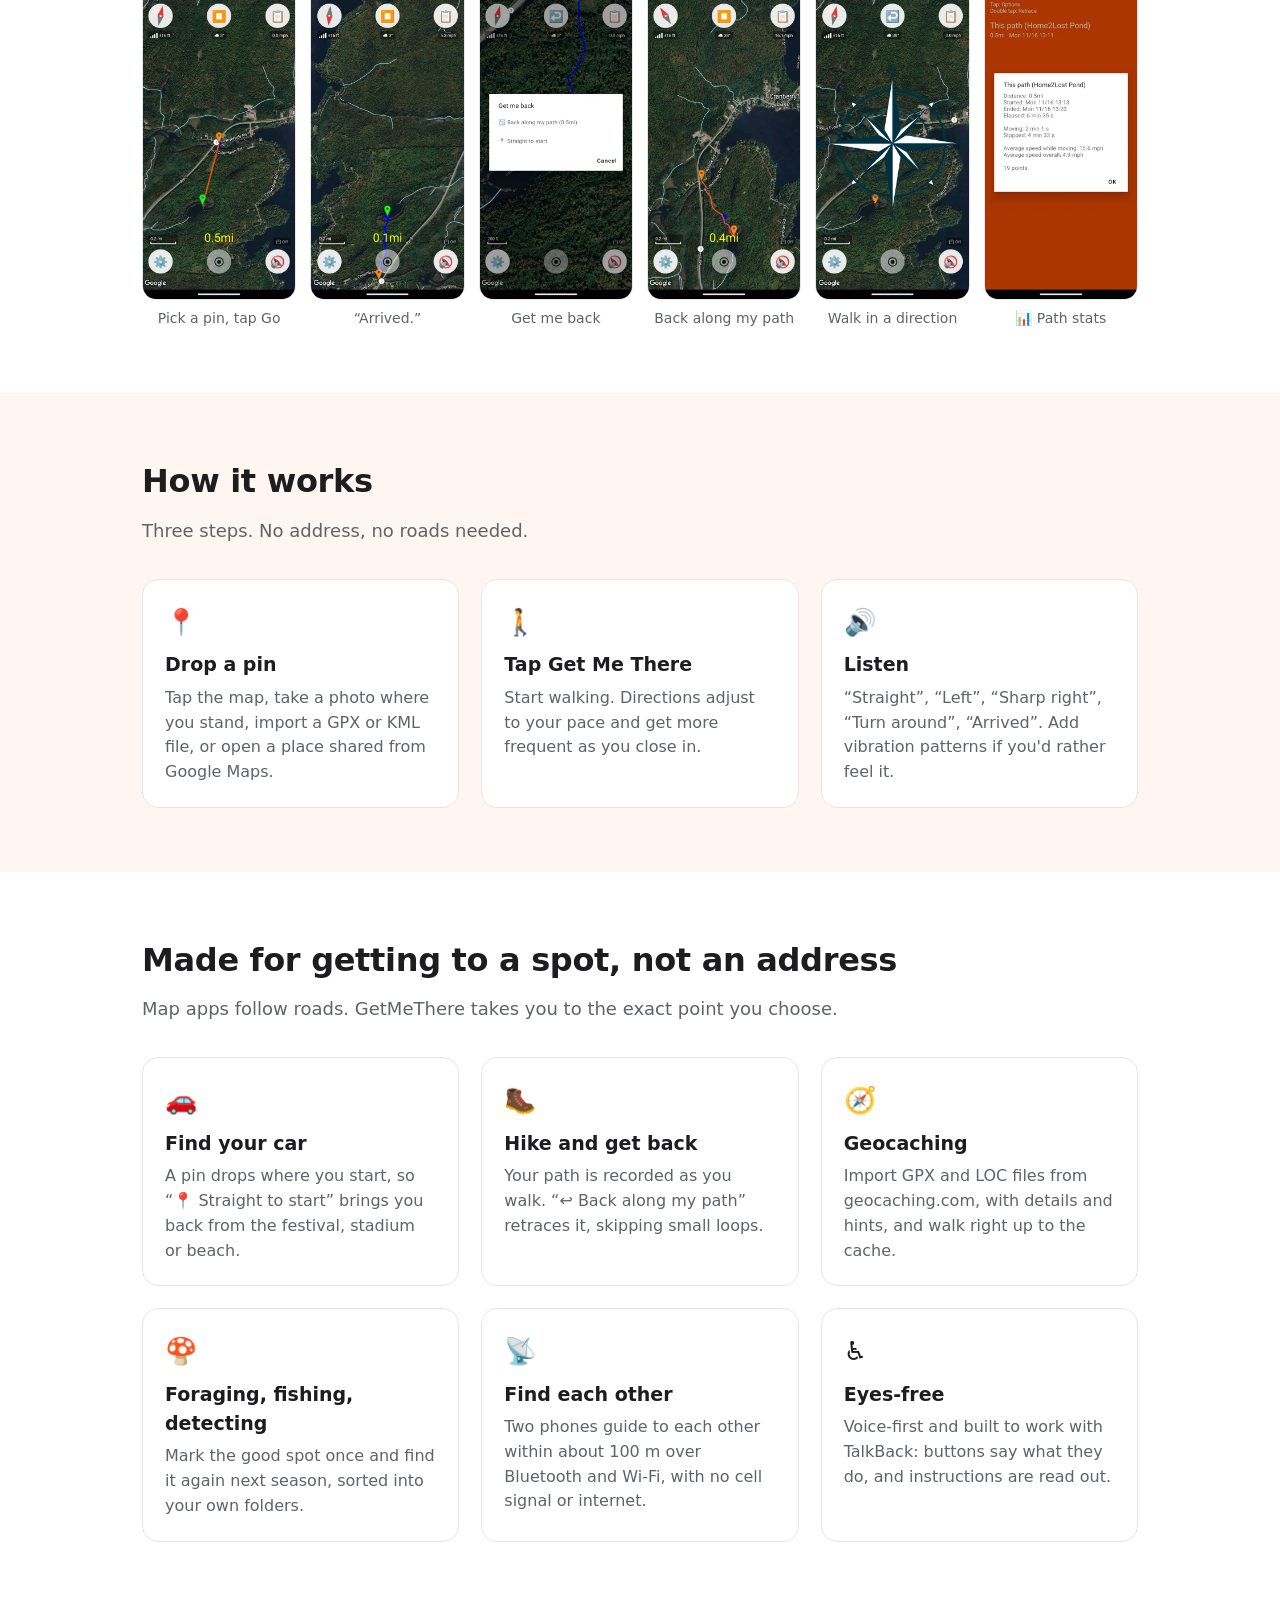
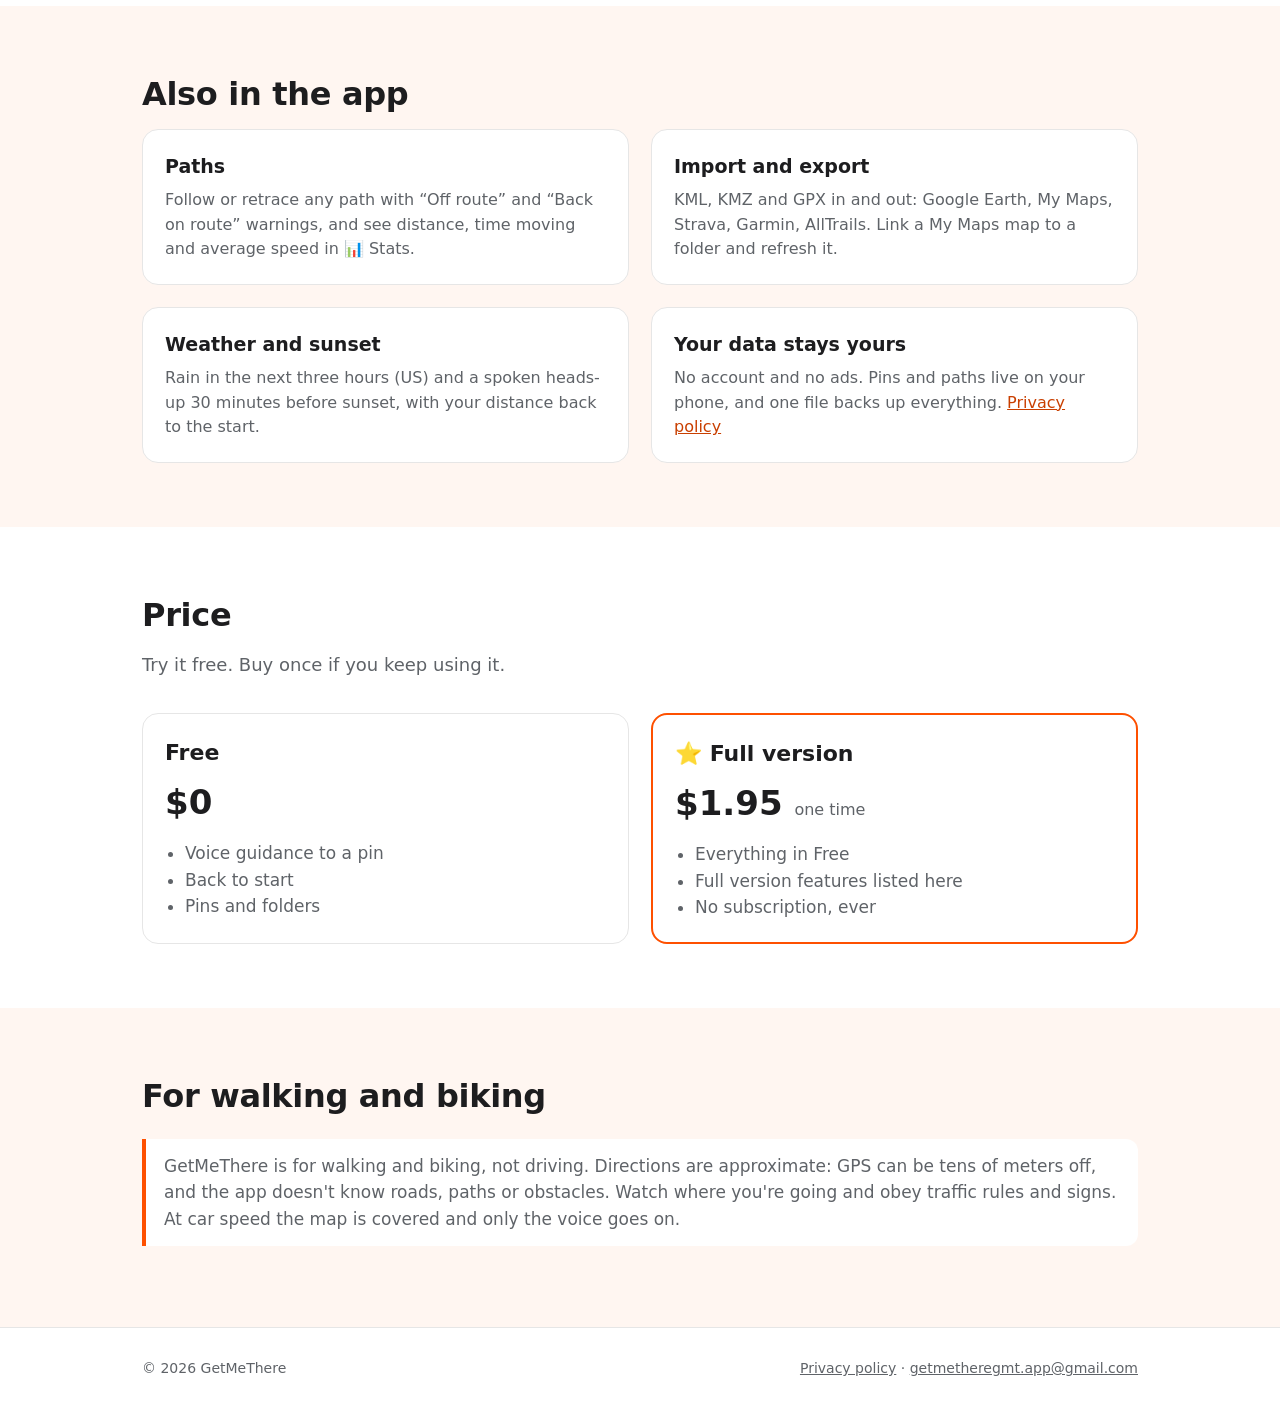
==== commit bbd9891f: "Add demo video to the home page Co-Authored-By: Claude Opus 5.5 <noreply@anthropic.com> Claude-Sessi" ====
--- a/index.html
+++ b/index.html
@@ -53,9 +53,10 @@
     <h2>See it in action</h2>
     <p class="sub">A real walk: phone in a pocket, spoken directions all the way to the pin, then back along the same path.</p>
     <div class="video">
-      <!-- TODO: replace this div's contents with the YouTube embed, e.g.
+      <!-- To use YouTube later instead, replace the <video> with:
            <iframe src="https://www.youtube.com/embed/VIDEO_ID" title="GetMeThere demo" allowfullscreen></iframe> -->
-      Promo video (30–60 s) goes here
+      <video src="video/GetMeThere_demo.mp4" poster="images/video-poster.jpg" controls muted playsinline preload="metadata"
+             aria-label="GetMeThere demo: walking to a pin with spoken directions, then back along the same path"></video>
     </div>
     <div class="shots">
       <figure class="shot"><img src="images/go-to-pin.webp" alt="Map with an orange line from you to the Lost Pond pin, 0.5 miles away" loading="lazy"><figcaption>Pick a pin, tap Go</figcaption></figure>
--- a/style.css
+++ b/style.css
@@ -73,9 +73,10 @@
 .emoji { font-size: 26px; display: block; margin-bottom: 8px; }
 
 .video {
-  aspect-ratio: 16 / 9; border-radius: 16px; background: var(--ink); color: #bbb;
-  display: flex; align-items: center; justify-content: center; text-align: center; padding: 20px;
+  aspect-ratio: 16 / 9; border-radius: 16px; overflow: hidden;
+  border: 1px solid var(--line); box-shadow: 0 16px 40px rgba(0,0,0,.10);
 }
+.video video { width: 100%; height: 100%; border-radius: 16px; display: block; background: #fff; }
 .video iframe { width: 100%; height: 100%; border: 0; border-radius: 16px; }
 .shots { display: grid; grid-template-columns: repeat(6, 1fr); gap: 14px; margin-top: 22px; }
 .shot { margin: 0; text-align: center; }
